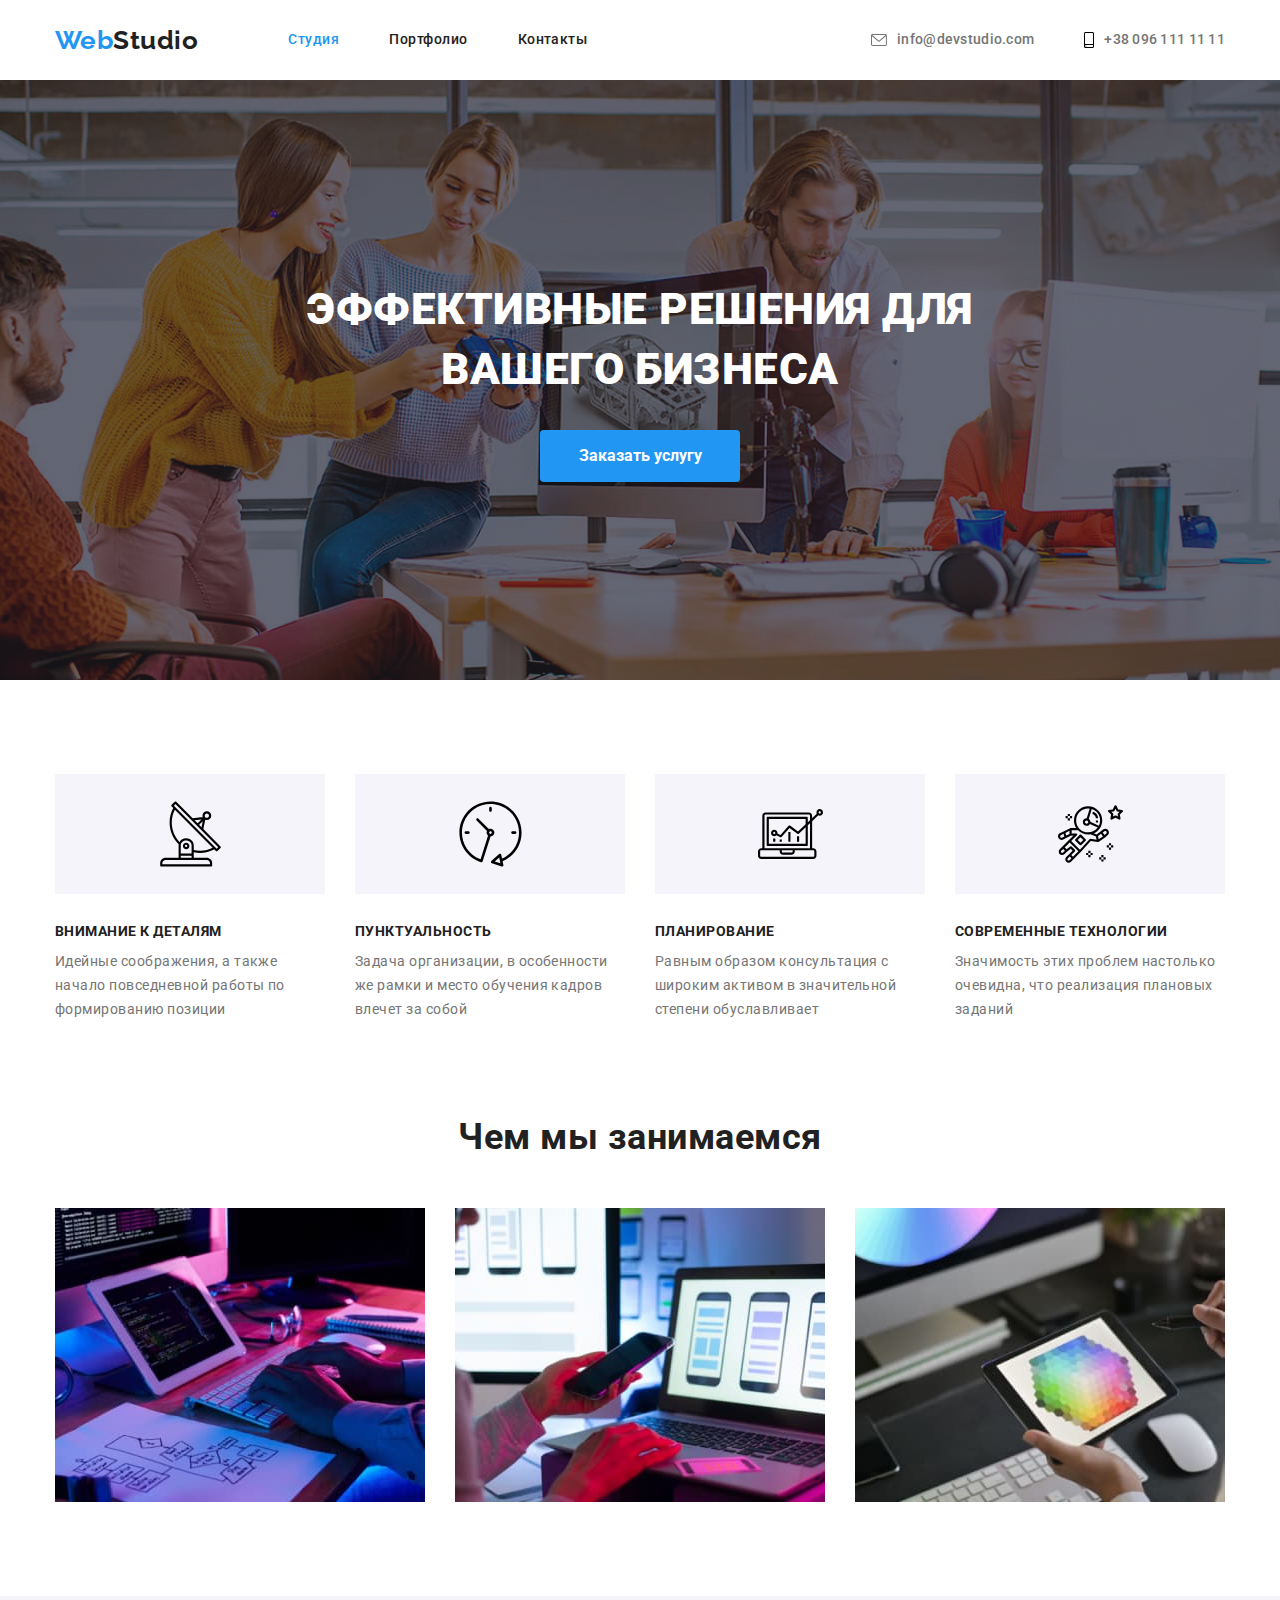
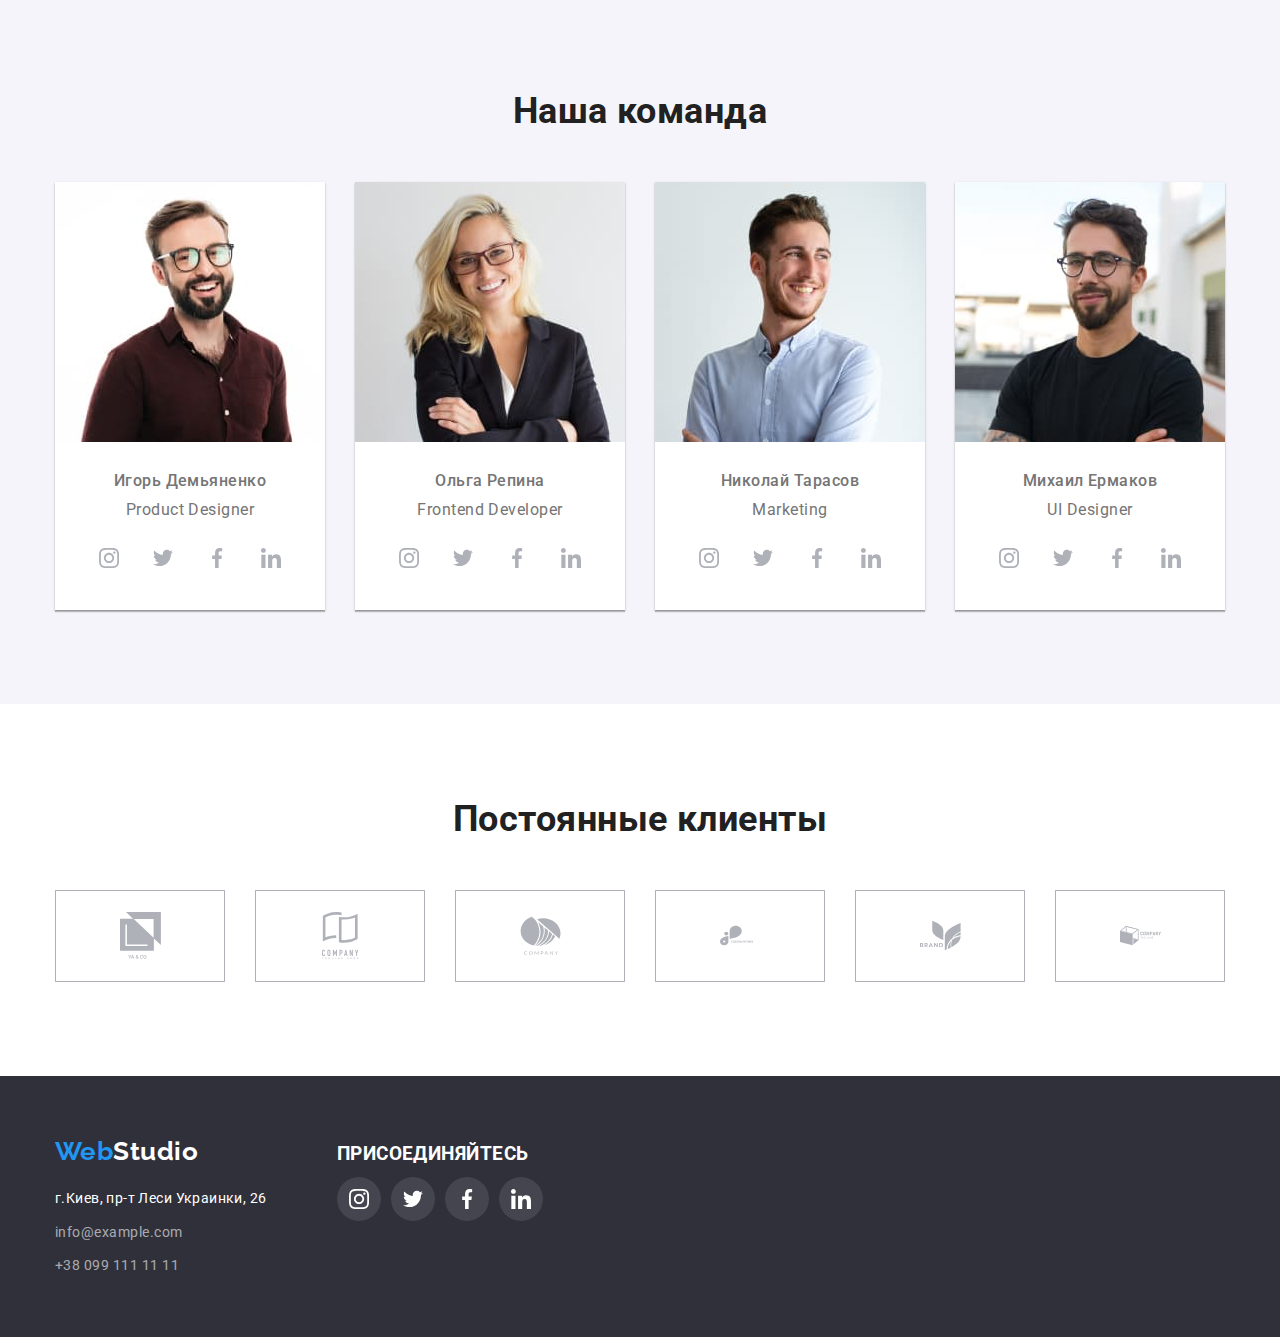
==== index.html @ 66d0132d "добавлены папки" ====
<!DOCTYPE html>
<html lang="ru">
    <head>
        <meta charset="UTF-8" />
        <meta http-equiv="X-UA-Compatible" content="IE=edge">
        <meta name="viewport" content="width=device-width, initial-scale=1.0">
        <title>Document</title>
        <link rel="preconnect" href="https://fonts.googleapis.com">
        <link rel="preconnect" href="https://fonts.gstatic.com" crossorigin>
        <link href="https://fonts.googleapis.com/css2?family=Raleway:wght@700&family=Roboto:wght@400;500;700;900&display=swap"
            rel="stylesheet">
        <link rel="stylesheet" href="https://cdnjs.cloudflare.com/ajax/libs/modern-normalize/1.1.0/modern-normalize.min.css">
        <link rel="stylesheet" href="./css/styles.css" />
    </head>
    <body>
        <!--шапка сайта-->
        
           
        <header class="main-nav">
            <div class="container header-container">
            <a href="/" class="logo">
                <span class="logo-web">Web</span><span class="logo-studio">Studio</span>
            </a>
            <nav>
            <ul class="site-nav list">
                <li class="item"><a href="" class="link current">Студия</a></li>
                <li class="item"><a href="./portfolio.html" class="link">Портфолио</a></li>
                <li class="item"><a href="" class="link">Контакты</a></li>
            </ul>
            </nav>
            <ul class="auth-nav list">
                

                <li class="item"><a href="mailto:info@devstudio.com" class="link">
                    <svg class="icon-envel" width="16" height="12">
                        <use href="./image/icons.svg#icon-envelope"></use>
                    </svg>info@devstudio.com</a></li>
                
                <li class="item"><a href="tel:+380961111111" class="link"><svg class="icon-phone" width="10" height="16">
                    <use href="./image/icons.svg#icon-smartphone"></use>
                </svg>+38 096 111 11 11</a></li>
            </ul>
    </div>
        </header>
        
    
       
        <!--Основная часть сайта-->
        <main>
        <!--Герой-->
            <section class="hero">
                <h1 class="hero-title">эффективные решения для вашего бизнеса</h1>
        
            <button type="button" class="button">Заказать услугу</button>
            </section>
        <!--Принципы работы-->
        <section class="section-features">
            <div class="container">
            <h2 class="visually-hidden">наши особенности</h2>
            
            <ul class="features-list list">
               
                <li class="descr">
                    <div class="feature-icons-item">
                        <svg class="feature-icons-picture" width="65" height="70">
                            <use href="./image/icons.svg#icon-Tarelka"></use>
                        </svg>

                    </div>
                    <h3 class="title">внимание к деталям</h3>
                    <p class="text">Идейные соображения, а также начало повседневной работы по формированию позиции</p>
                </li>
                <li class="descr">
                    <div class="feature-icons-item">
                        <svg class="feature-icons-picture" width="65" height="70">
                            <use href="./image/icons.svg#icon-Clock"></use>
                        </svg>
                    </div>
                    <h3 class="title">пунктуальность</h3>
                    <p class="text">Задача организации, в особенности же рамки и место обучения кадров влечет за собой</p>
                </li>
                <li class="descr">
                    <div class="feature-icons-item">
                        <svg class="feature-icons-picture" width="65" height="70">
                            <use href="./image/icons.svg#icon-monitor"></use>
                        </svg>
                    </div>
                    <h3 class="title">планирование</h3>
                    <p class="text">Равным образом консультация с широким активом в значительной степени обуславливает</p>
                </li>
                <li class="descr">
                    <div class="feature-icons-item">
                    <svg class="feature-icons-picture" width="65" height="70">
                        <use href="./image/icons.svg#icon-spaceman"></use>
                    </svg>
                    </div>
                    <h3 class="title">современные технологии</h3>
                    <p class="text">Значимость этих проблем настолько очевидна, что реализация плановых заданий</p>
                </li>
            </ul>
            </div>
            <!--Чем мы занимаемся-->
        </section>
        <section class="section-work">
            <div class="container">
            <h2 class="section-title">Чем мы занимаемся</h2>
            <ul class="work list">
                <li class="item">
                    <img src="./image/1.jpg" alt="экран разрабочика с изображением кода" width="370"/>
                </li>
                <li class="item">
                    <img src="./image/2.jpg" alt="экран разработчика с изображением интерфейса мобильного телефона" width="370"/>
                </li>
                <li class="item">
                    <img src="./image/3.jpg" alt="планшет с изображением цветовой палитры" width="370" />
                </li>
            </ul>
            </div>
        </section>
        <!--Наша команда-->
        <section class="section-team">
            <div class="container">
            <h2 class="section-title">Наша команда</h2>
            <ul class="team-list list">
                <li class="item">
                    <img src="./image/member1.jpg" alt="фото Игоря Демьяненко" width="270"/>
                    <div class="description">
                    <h3 class="member">Игорь Демьяненко</h3>
                    <p class="text">Product Designer</p>                   
                     <ul class="member-social-list list">
                         <li class="member-social-item">
                            <a href="" class="member-social-link">
                                <svg class="member-social-icon" width="20" height="20">
                                    <use href="./image/icons.svg#icon-instagram-2"></use>
                                </svg>
                            </a>
                         </li>
                        <li class="member-social-item">
                            <a href="" class="member-social-link">
                                <svg class="member-social-icon" width="20" height="20">
                                    <use href="./image/icons.svg#icon-twitter-1"></use>
                                </svg>
                            </a>
                        </li>
                        <li class="member-social-item">
                            <a href="" class="member-social-link">
                                <svg class="member-social-icon" width="20" height="20">
                                    <use href="./image/icons.svg#icon-facebook-1"></use>
                                </svg>
                            </a>
                        </li>
                        <li class="member-social-item">
                            <a href="" class="member-social-link">
                                <svg class="member-social-icon" width="20" height="20">
                                    <use href="./image/icons.svg#icon-linkedin-1"></use>
                                </svg>
                            </a>
                        </li>
                     </ul>              
                                                         
                      
                                                             
                      </div>
                </li>
                <li class="item">
                    <img src="./image/member2.jpg" alt="фото Ольги Репиной" width="270"/>
                <div class="description">
                    <h3 class="member">Ольга Репина</h3>
                    <p class="text">Frontend Developer</p>
                    <ul class="member-social-list list">
                    <li class="member-social-item">
                        <a href="" class="member-social-link">
                            <svg class="member-social-icon" width="20" height="20">
                                <use href="./image/icons.svg#icon-instagram-2"></use>
                            </svg>
                        </a>
                    </li>
                    <li class="member-social-item">
                        <a href="" class="member-social-link">
                            <svg class="member-social-icon" width="20" height="20">
                                <use href="./image/icons.svg#icon-twitter-1"></use>
                            </svg>
                        </a>
                    </li>
                    <li class="member-social-item">
                        <a href="" class="member-social-link">
                            <svg class="member-social-icon" width="20" height="20">
                                <use href="./image/icons.svg#icon-facebook-1"></use>
                            </svg>
                        </a>
                    </li>
                    <li class="member-social-item">
                        <a href="" class="member-social-link">
                            <svg class="member-social-icon" width="20" height="20">
                                <use href="./image/icons.svg#icon-linkedin-1"></use>
                            </svg>
                        </a>
                    </li>
                </ul>                  
                                          
                                      
                      
                   
                                        
                    </div>
                </li>
                <li class="item">
                    <img src="./image/member3.jpg" alt="фото Николая Тарасова" width="270"/>
                    <div class="description">
                    <h3 class="member">Николай Тарасов</h3>
                    <p class="text">Marketing</p>
                    <ul class="member-social-list list">
                        <li class="member-social-item">
                            <a href="" class="member-social-link">
                                <svg class="member-social-icon" width="20" height="20">
                                    <use href="./image/icons.svg#icon-instagram-2"></use>
                                </svg>
                            </a>
                        </li>
                        <li class="member-social-item">
                            <a href="" class="member-social-link">
                                <svg class="member-social-icon" width="20" height="20">
                                    <use href="./image/icons.svg#icon-twitter-1"></use>
                                </svg>
                            </a>
                        </li>
                        <li class="member-social-item">
                            <a href="" class="member-social-link">
                                <svg class="member-social-icon" width="20" height="20">
                                    <use href="./image/icons.svg#icon-facebook-1"></use>
                                </svg>
                            </a>
                        </li>
                        <li class="member-social-item">
                        <a href="" class="member-social-link">
                            <svg class="member-social-icon" width="20" height="20">
                                <use href="./image/icons.svg#icon-linkedin-1"></use>
                            </svg>
                        </a>
                        </li>
                    </ul>                                     
                                      
                      
                                       
                      
                    
                    </div>
                </li>
                <li class="item">
                    <img src="./image/member4.jpg" alt="фото Михаила Ермакова" width="270"/>
                    <div class="description">
                    <h3 class="member">Михаил Ермаков</h3>
                    <p class="text">UI Designer</p>
                    <ul class="member-social-list list">
                        <li class="member-social-item">
                            <a href="" class="member-social-link">
                                <svg class="member-social-icon" width="20" height="20"><use href="./image/icons.svg#icon-instagram-2"></use></svg>
                            </a>
                        </li>
                        <li class="member-social-item">
                            <a href="" class="member-social-link">
                                <svg class="member-social-icon" width="20" height="20">
                                    <use href="./image/icons.svg#icon-twitter-1"></use>
                                </svg>
                                </a>
                        </li>
                        <li class="member-social-item">
                            <a href="" class="member-social-link">
                                <svg class="member-social-icon" width="20" height="20">
                                    <use href="./image/icons.svg#icon-facebook-1"></use>
                                </svg>
                            </a>
                        </li>
                        <li class="member-social-item">
                            <a href="" class="member-social-link">
                                <svg class="member-social-icon" width="20" height="20">
                                    <use href="./image/icons.svg#icon-linkedin-1"></use>
                                </svg>
                            </a>
                        </li>
                    </ul>
                    </div>
                </li>
            </ul>
            </div>

        </section>
        <!-- Постоянные клиенты -->
        <section class="section-client">
            <div class="container">
                <h2 class="section-title">Постоянные клиенты</h2>
                <ul class="client-list list">
                    <li class="client-item">
                        <a href="" class="client-link">
                            <svg class="client-icon" width="41" height="47">
                                <use href="./image/icons.svg#icon-YACO">
                            </use>
                            </svg>
                        </a>
                    </li>
                    <li class="client-item">
                        <a href="" class="client-link">
                            <svg class="client-icon" width="41" height="47">
                                <use href="./image/icons.svg#icon-tagline">
                                </use>
                            </svg>
                        </a>
                    </li>
                    <li class="client-item">
                        <a href="" class="client-link">
                            <svg class="client-icon" width="41" height="47">
                                <use href="./image/icons.svg#icon-company">
                                </use>
                            </svg>
                        </a>
                    </li>
                    <li class="client-item">
                        <a href="" class="client-link">
                            <svg class="client-icon" width="41" height="47">
                                <use href="./image/icons.svg#icon-foster">
                                </use>
                            </svg>
                        </a>
                    </li>
                    <li class="client-item">
                        <a href="" class="client-link">
                            <svg class="client-icon" width="41" height="47">
                                <use href="./image/icons.svg#icon-brand">
                                </use>
                            </svg>
                        </a>
                    </li>
                    <li class="client-item">
                        <a href="" class="client-link">
                            <svg class="client-icon" width="41" height="47">
                                <use href="./image/icons.svg#icon-tagline2">
                                </use>
                            </svg>
                        </a>
                    </li>
                </ul>

            </div>

        </section>
        </main>
        <!--Футер-->
        
        <footer>
           
         <div class="container footer_container">
           <div class="footer-name">
        <a href="/" class="logo-foot">
            <span class="logo-web">Web</span><span class="logo-studio-white">Studio</span></a>
                   
                     
        <address class="addres">
            г.Киев, пр-т Леси Украинки, 26
        </address> 
        <ul class="auth-footer list">
            <li class="contact"><a href="mailto:info@example.com" class="link">info@example.com</a></li>
            <li class="contact"><a href="tel:+380991111111" class="link">+38 099 111 11 11</a></li>
        </ul>
        </div>
        <div class="footer-networks">
            <h3 class="title-footer">Присоединяйтесь</h3>
           <ul class="footer-list list">
               <li class="footer-item">
                   <a href="" class="footer-link">
                       <svg class="footer-icon" width="20" height="20">
                           <use href="./image/icons.svg#icon-instagram-2"></use>
                       </svg>
                   </a>
               </li>
            <li class="footer-item">
                <a href="" class="footer-link">
                    <svg class="footer-icon" width="20" height="20">
                        <use href="./image/icons.svg#icon-twitter-1"></use>
                    </svg>
                </a>
            </li>
            <li class="footer-item">
                <a href="" class="footer-link">
                    <svg class="footer-icon" width="20" height="20">
                        <use href="./image/icons.svg#icon-facebook-1"></use>
                    </svg>
                </a>
            </li>
            <li class="footer-item">
                <a href="" class="footer-link">
                    <svg class="footer-icon" width="20" height="20">
                        <use href="./image/icons.svg#icon-linkedin-1"></use>
                    </svg>
                </a>
            </li>
            </ul>
</div>    
            
      
        </div>
    
        </footer>
      
    </body>
</html>
---- css/styles.css ----
/*цвет основного текста #212121*/
/*цвет вторичного текста #757575*/
/*цвет текста героя #FFFFFF*/
/*акцент #2196F3*/
/*белый #FFFFFF*/
/*цвет в подвале rgba(255, 255, 255, 0.6);8/
/*background верхней линии #FFFFFF*/
/*background шапки и подвала #2F303A*/
/*background наши особенности #E5E5E5*/
/*background наша команда #F5F4FA*/
:root {
  --primare-text-color: #757575;
  --title-text-color: #212121;
  --accent-color: #2196f3;
  --primare-white-color: #ffffff;
}

body {
  background-color: var(--primare-white-color);
  color: var(--primare-text-color);
  font-family: Roboto, sans-serif;
  letter-spacing: 00.03em;
}
.list {
  list-style: none;
  padding: 0;
  margin: 0;
}
p,
h1,
h2,
h3,
h4,
h5,
h6 {
  margin: 0;
}
ul {
  margin: 0;
  padding: 0;
}
.visually-hidden {
  position: absolute;
  white-space: nowrap;
  width: 1px;
  height: 1px;
  overflow: hidden;
  border: 0;
  padding: 0;
  clip: rect(0 0 0 0);
  clip-path: inset(50%);
  margin: -1px;
}
img {
  display: block;
  max-width: 100%;
  height: auto;
}
.container {
  margin-left: auto;
  margin-right: auto;
  /* background-color: teal; */
  width: 1200px;
  padding-right: 15px;
  padding-left: 15px;
  /* margin-bottom: 94px; */
}
.header-container {
  display: flex;
  align-items: center;
}
.main-nav {
  display: flex;
  align-items: center;
}
.site-nav {
  display: flex;
  align-items: center;
  /* margin-left: 93px; */
}
/* .site-nav .item {
  margin-right: 50px;}*/

.site-nav .item:not(:last-child) {
  margin-right: 50px;
}
/* Лого */
.logo {
  font-family: Raleway, sans-serif;
  font-weight: 700;
  font-size: 26px;
  line-height: 1.19;
  text-decoration: none;
  margin-right: 90px;
  /* margin-bottom: 25px; */
}

.logo-web {
  color: var(--accent-color);
  /* margin-bottom: 30px; */
}
.logo-studio {
  color: var(--title-text-color);
}
.logo-studio-white {
  color: #ffffff;
}

/* Site nav */
.site-nav .link {
  display: block;
  color: var(--title-text-color);
  font-family: Roboto;
  font-weight: 500;
  font-size: 14px;
  line-height: 1.14;
  text-decoration: none;
  padding-top: 32px;
  padding-bottom: 32px;
}
.site-nav .link:hover,
.site-nav .link:focus {
  color: var(--accent-color);
}
.site-nav .link.current {
  color: var(--accent-color);
}

.auth-nav {
  display: flex;
  margin-left: auto;
}
.auth-nav {
  display: flex;
}

.auth-nav .link {
  color: #757575;
  text-decoration: none;
  font-weight: 500;
  letter-spacing: 0.02em;
  font-size: 14px;
  line-height: 1.14;
  display: flex;
  align-items: center;
}
.auth-nav .item + .item {
  margin-left: 50px;
}
.auth-nav .item:not(:last-child) {
  margin-right: 50 px;
}

.auth-nav .link:hover,
.auth-nav .link:focus {
  color: var(--accent-color);
}
.icon-envel {
  fill: #757575;
  margin-right: 10px;
}
.icon-phone {
  margin-right: 10px;
}
.link:hover .icon-envel,
.link:focus .icon-envel {
  fill: var(--accent-color);
}
.link:hover .icon-phone,
.link:focus .icon-phone {
  fill: var(--accent-color);
}
.icon-phone:hover,
.icon-phone:focus {
  fill: var(--accent-color);
}
.auth-icon {
  margin-right: 10px;
}

/* background-repeat: no-repeat;
  background-size: contain;
  background-position: center;
  margin-right: 10px; */

/* Hero */
.hero {
  background-color: #2f303a;
  text-align: center;
  padding-top: 200px;
  padding-bottom: 200px;
  max-width: 1600px;
  height: 600px;
  background-image: linear-gradient(to right, rgba(47, 48, 58, 0.4), rgba(47, 48, 58, 0.4)),
    url(../image/fon.jpg);
  background-size: cover;
  background-repeat: no-repeat;
  background-position: center;
}
.hero-title {
  color: #ffffff;
  font-weight: 900;
  font-size: 44px;
  line-height: 1.36;

  text-transform: uppercase;
  margin-bottom: 30px;
  width: 696px;
  margin-left: auto;
  margin-right: auto;
}
/* Section */
.section-title {
  color: var(--title-text-color);
  font-weight: 700;
  font-size: 36px;
  line-height: 1.17;
  text-align: center;
  margin-top: 0;
  margin-bottom: 50px;
}
.section-features {
  padding-top: 94px;
  /* padding-bottom: 0; */
}
/*Features-list*/

.features-list {
  display: flex;
  /* margin-bottom: 94px;
  margin-left: 30px; */
}

.features-list .title {
  color: var(--title-text-color);
  font-weight: 700;
  font-size: 14px;
  line-height: 1.14;
  text-transform: uppercase;
  margin-top: 0;
  margin-bottom: 10px;
}
.features-list p {
  margin-top: 0;
  margin-bottom: 0;
  /* width: calc((100%-90px)/4); */
}
.features-list .text {
  font-size: 14px;
  line-height: 1.71;
  color: var(--primare-text-color);
}
.features-list .descr {
  width: 270px;
}
.features-list .descr:not(:last-child) {
  margin-right: 30px;
}
.feature-icons-list {
  display: flex;
  justify-content: center;
  border-radius: 4px;
  margin-bottom: 30px;
}
.feature-icons-list .feature-icons-item:not(:last-child) {
  margin-right: 30px;
}
.feature-icons-item {
  display: flex;
  background-color: #f5f4fa;
  height: 120px;
  align-items: center;
  justify-content: center;
  margin-bottom: 30px;
}

.work {
  display: flex;
  /* margin-bottom: 94px; */
}
.section-work {
  padding-bottom: 94px;
  padding-top: 94px;
}
.work .item {
  /* width: calc((100%-60px)/3); */
  width: 370px;
}
.work .item:not(:last-child) {
  margin-right: 30px;
}
/* Button */
.button {
  color: #ffffff;
  background-color: var(--accent-color);
  font-weight: 700;
  font-size: 16px;
  line-height: 1.87;
  cursor: pointer;
  font-family: inherit;

  border-radius: 4px;
  padding: 10px 32px;
  min-width: 200px;
  text-align: center;
  border: 1px solid transparent;
}
.button-portfolio {
  cursor: pointer;
  font-family: inherit;
  font-style: normal;
  font-weight: 500;
  font-size: 16px;
  line-height: 1.63;
  text-align: center;
  letter-spacing: 0.03em;
  border: 1px solid transparent;
  border-radius: 4px;
  padding: 6px 22px;
}
.button-portfolio:hover,
.button-portfolio:focus {
  color: var(--primare-white-color);
  background-color: var(--accent-color);

  box-shadow: 0px 3px 1px rgba(0, 0, 0, 0.1), 0px 1px 2px rgba(0, 0, 0, 0.08),
    0px 2px 2px rgba(0, 0, 0, 0.12);
}

/* Our team */
.section-team {
  background-color: #f5f4fa;
  padding-top: 94px;
  padding-bottom: 94px;
}
.team-list {
  display: flex;
  /* padding-top: 94px;
  padding-bottom: 94px; */
}
.team-list .member {
  font-weight: 500;
  font-size: 16px;
  line-height: 1.18;
  text-align: center;
  margin-bottom: 10px;
}
.team-list .text {
  font-weight: 400;
  font-size: 16px;
  line-height: 1.18;
  text-align: center;
  color: #757575;
  margin-bottom: 16px;
}
.team-list .item {
  /* padding-top: 186px;
  padding-bottom: 94px; */
  width: 270px;
  background: #ffffff;
  box-shadow: 0px 1px 3px rgba(0, 0, 0, 0.12), 0px 1px 1px rgba(0, 0, 0, 0.14),
    0px 2px 1px rgba(0, 0, 0, 0.2);
}
.team-list .item:not(:last-child) {
  margin-right: 30px;
}
.description {
  padding-top: 30px;
  padding-bottom: 30px;
}
.member-social-list {
  display: flex;
  justify-content: center;
}
.member-social-link {
  width: 44px;
  height: 44px;
  /* background-color: red; */
  border-radius: 50%;
  display: flex;
  align-items: center;
  justify-content: center;
}
.member-social-link:hover,
.member-social-link:focus {
  background-color: var(--accent-color);
}
.member-social-icon {
  fill: #afb1b8;
}
.member-social-link:hover .member-social-icon,
.member-social-link:focus .member-social-icon {
  fill: #ffffff;
}

/* .member-social-icon:hover,
.member-social-icon:focus {
  fill: #ffffff; */

.member-social-item + .member-social-item {
  margin-left: 10px;
}
/* постоянные клиенты */
.section-client {
  padding-bottom: 94px;
  padding-top: 94px;
}
.client-list {
  display: flex;
  justify-content: center;
}
.client-item {
  display: flex;
  width: 170px;
  height: 92px;

  background-color: #ffffff;
}
.client-link {
  display: flex;
  align-items: center;
  justify-content: center;
  width: 100%;
  height: 100%;
  border: 1px solid #afb1b8;
}
.client-icon {
  fill: #afb1b8;
}
.client-icon:hover,
.client-icon:focus {
  fill: var(--accent-color);
}

.client-list .client-item:not(:last-child) {
  margin-right: 30px;
}
.client-link:hover,
.client-link:focus {
  border-color: 4 px solid var(--accent-color);
}
.client-link:hover .client-icon,
.client-link:focus .client-icon {
  border-color: 4px solid var(--accent-color);
  fill: var(--accent-color);
}

/* Футер */
footer {
  background-color: #2f303a;
  padding-bottom: 60px;
  padding-top: 60px;
  display: flex;
}
.footer_container {
  display: flex;
  align-items: baseline;
  /* justify-content: flex-start; */
}
.footer-list {
  display: flex;
  justify-content: center;
  align-items: center;
  align-content: center;
  /* min-width: 206px;
  margin-left: 70px; */
  margin-top: 12px;
}

.logo-foot {
  display: block;
  margin-bottom: 20px;
  font-family: Raleway, sans-serif;
  font-weight: 700;
  font-size: 26px;
  line-height: 1.19;
  text-decoration: none;
}
.auth-footer .link {
  color: rgba(255, 255, 255, 0.6);

  font-weight: 400;
  font-size: 14px;
  line-height: 24px;
  text-decoration: none;
}
.auth-footer .link:hover,
.auth-footer .link:focus {
  color: var(--accent-color);
}
.addres {
  color: var(--primare-white-color);
  font-weight: 400;
  font-size: 14px;
  line-height: 1.71;
  letter-spacing: 0.03em;
  font-style: normal;
  margin-bottom: 9px;
}
.auth-footer .contact:not(:last-child) {
  margin-bottom: 9px;
}
.title-footer {
  color: #ffffff;
  text-transform: uppercase;
}
.footer-icon {
  fill: #ffffff;
}
.footer-list {
  display: flex;
  justify-content: center;
}
.footer-item {
  width: 44px;
  height: 44px;
}
.footer-link {
  display: flex;
  justify-content: center;
  align-items: center;
  border-radius: 50%;
  background-color: rgba(255, 255, 255, 0.1);
  width: 100%;
  height: 100%;
}
.footer-list {
  display: flex;
  justify-content: center;
  /* padding: 0;
  margin: 0; */
}

.footer-list .footer-item:not(:last-child) {
  margin-right: 10px;
}
.footer-name {
  display: block;
  margin-right: 70px;
}
.footer-networks {
  display: block;
  justify-content: center;
  align-items: center;
  align-content: center;
}
.footer-item .footer-link:hover,
.footer-item .footer-link:focus {
  background-color: var(--accent-color);
}
.footer-link:hover .footer-icon,
.footer-link:focus .footer-icon {
  fill: #ffffff;
}

/* Портфолио */

/* .project-list .title {
color: var(--title-text-color);
font-weight: 700;
font-size: 18px;
line-height: 2.0;
text-decoration: none;
} */
.section-portfolio {
  padding-top: 94px;
  /* margin-top: 94px; */
  padding-bottom: 94px;
}
.filtrs {
  display: flex;
  justify-content: center;

  /* background-color: green; */

  margin-bottom: 50px;
}
.filtrs .filtrs-btn:not(:last-child) {
  margin-right: 8px;
}

.project-list .text {
  color: #757575;
  font-weight: 400;
  font-size: 16px;
  line-height: 1.88;
  text-decoration: none;
}
.project-list .title {
  color: #212121;
  font-weight: 700;
  font-size: 18px;
  line-height: 2;
  text-decoration: none;
  margin-bottom: 4px;
}
.project-list {
  display: flex;
  flex-wrap: wrap;
  margin: -15px;

  /* background-color: chocolate; */
  /* margin-bottom: 94px; */
}
.element {
  /* width: calc((100%-60px) / 3); */
  /* margin-right: 30px; */
  margin: 15px;
  width: 370px;
  cursor: pointer;
  /* background-color: chartreuse; */
}
.element .element-descr {
  padding-left: 24px;
  padding-right: 24px;
  padding-top: 20px;
  padding-bottom: 20px;
  border-bottom: 1px solid #eeeeee;
  border-left: 1px solid #eeeeee;
  border-right: 1px solid #eeeeee;
}
/* .element:hover,
.element:focus {
  box-shadow: 0px 1px 1px rgba(0, 0, 0, 0.12), 0px 4px 4px rgba(0, 0, 0, 0.06),
    1px 4px 6px rgba(0, 0, 0, 0.16);
} */

.cards {
  text-decoration: none;
  display: block;
}
.cards:hover,
.cards:focus {
  box-shadow: 0px 1px 1px rgba(0, 0, 0, 0.12), 0px 4px 4px rgba(0, 0, 0, 0.06),
    1px 4px 6px rgba(0, 0, 0, 0.16);
}

/* .element:nth-child(3n) {
  margin-right: 0; */

/* .element:nth-last-child(-n + 3) {
  margin-bottom: 0;
} */
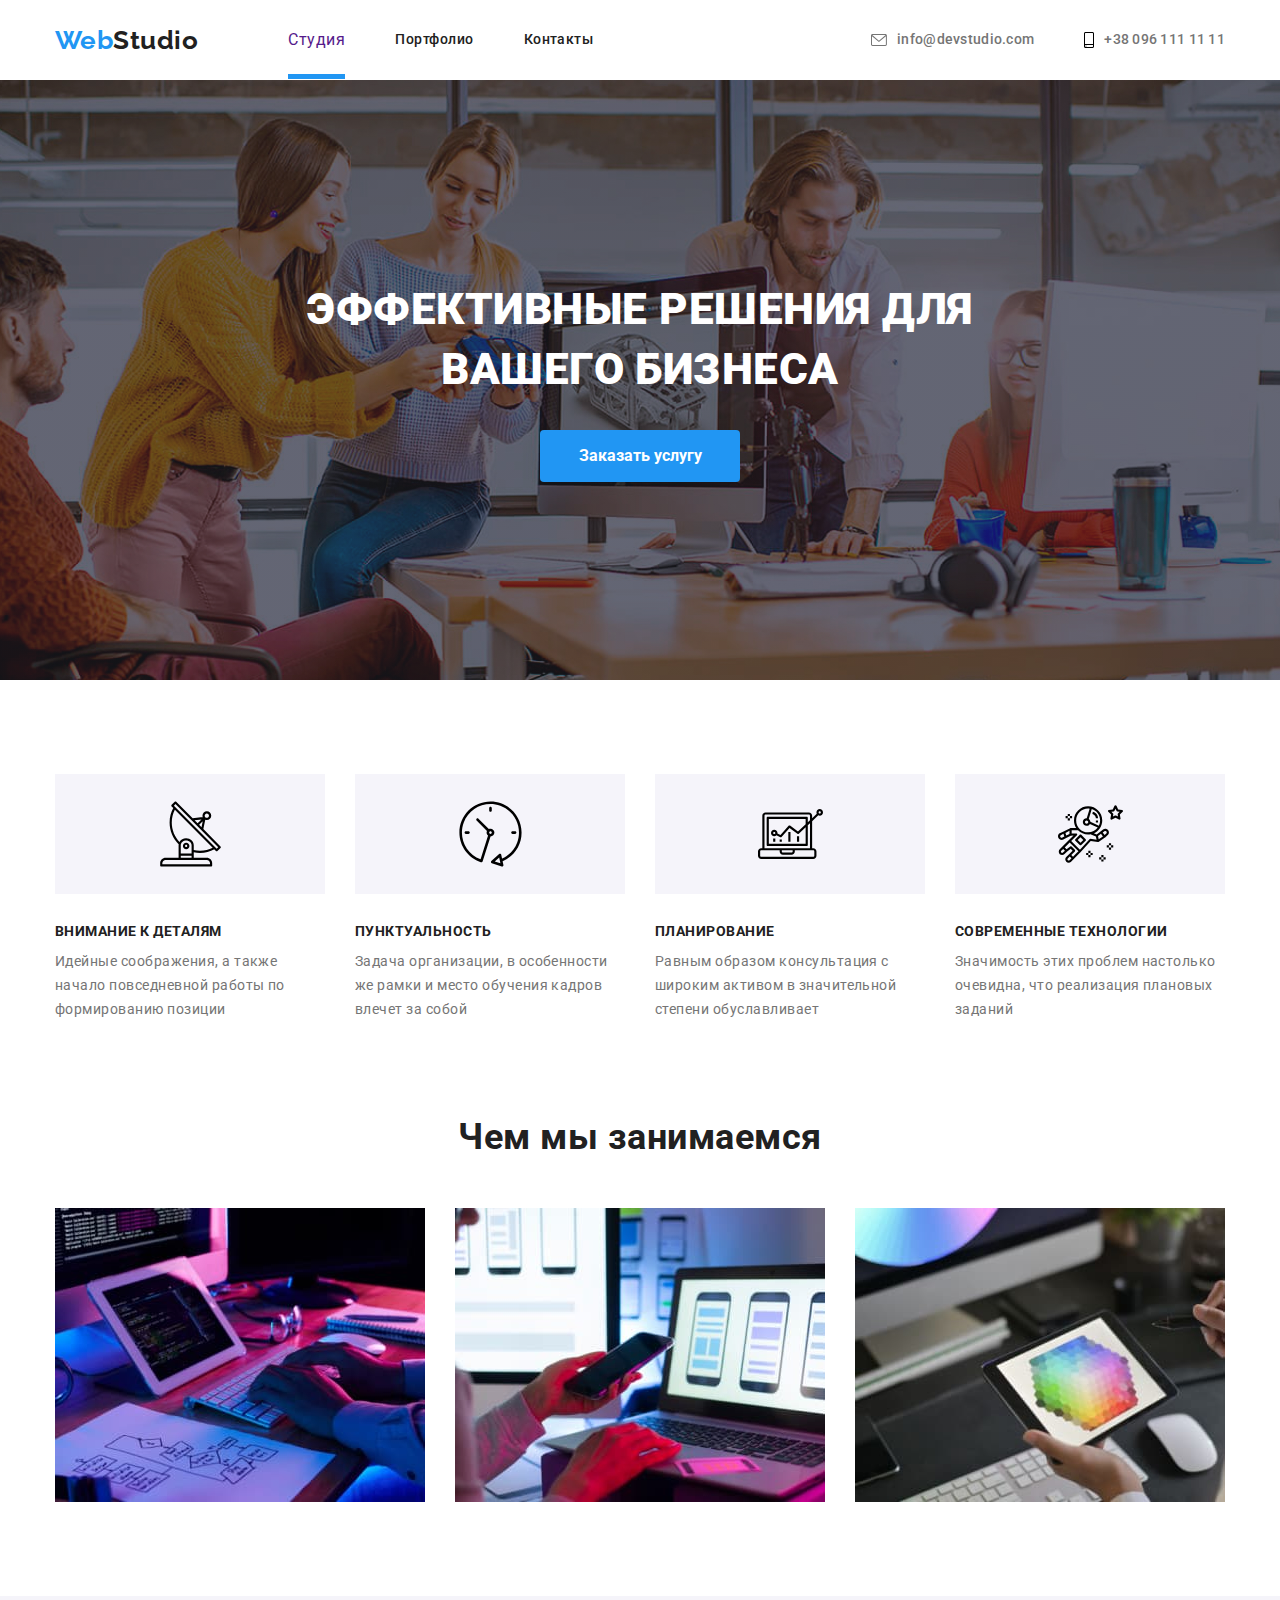
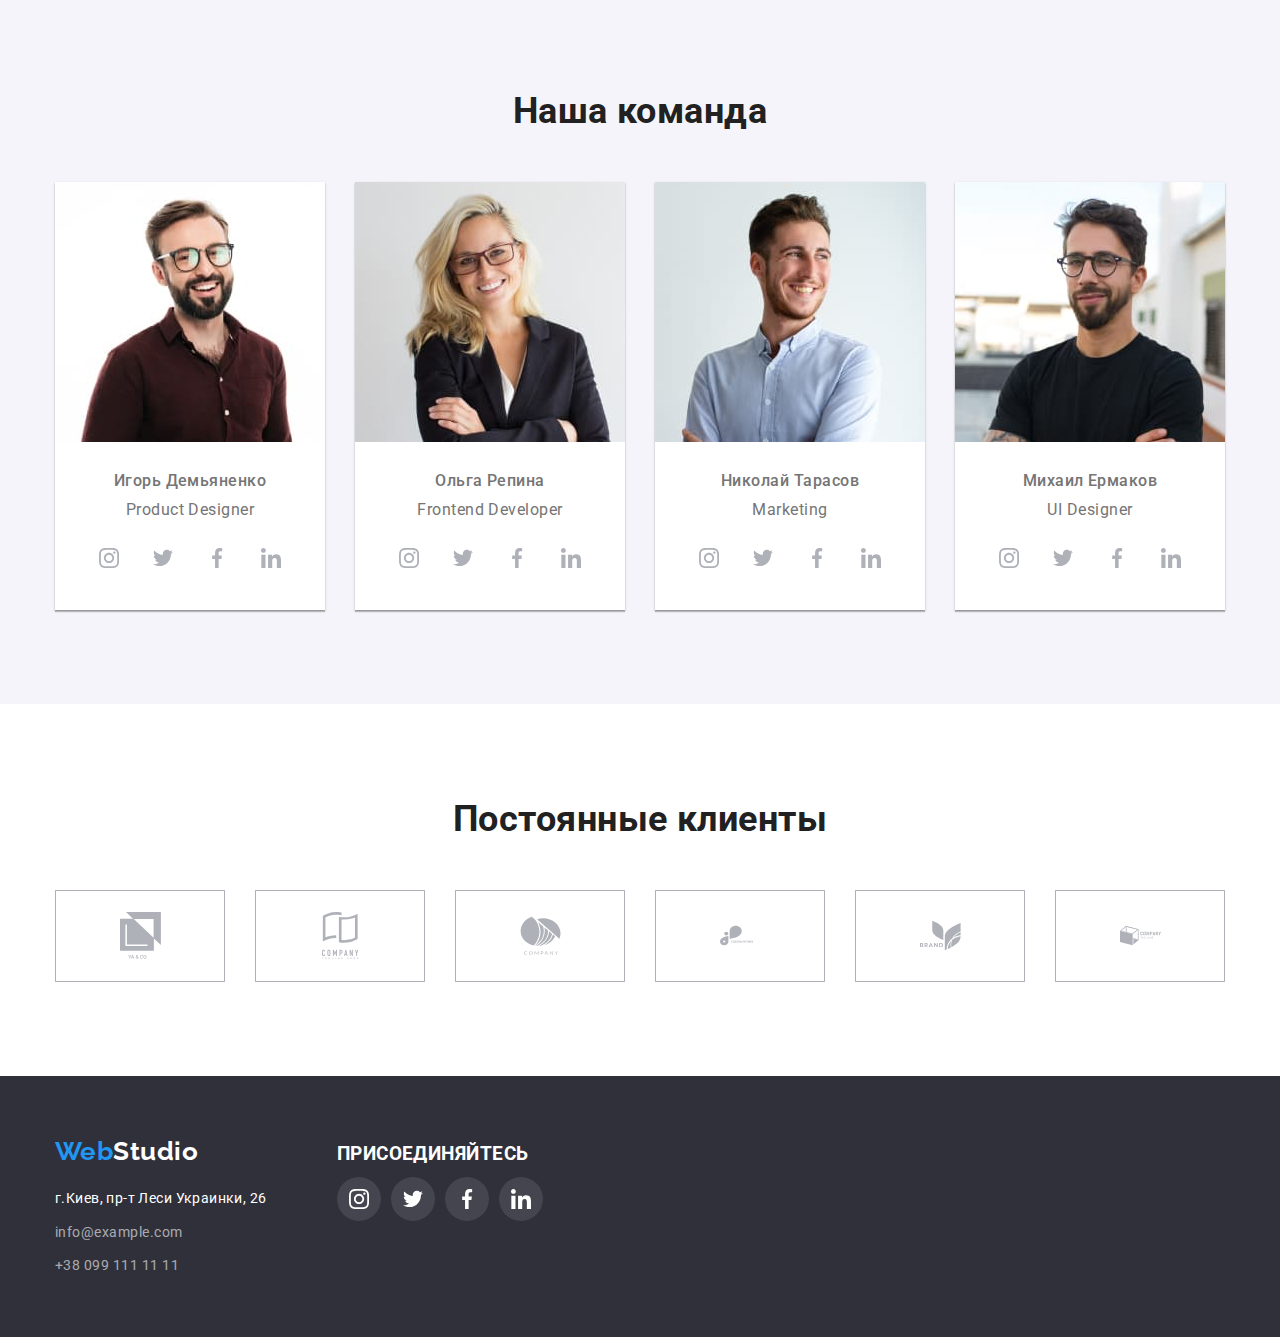
==== commit 5eccc8dd: "добавление подчеркивания в навигации на активной странице" ====
--- a/index.html
+++ b/index.html
@@ -23,7 +23,7 @@
             </a>
             <nav>
             <ul class="site-nav list">
-                <li class="item"><a href="" class="link current">Студия</a></li>
+                <li class="item"><a href="" class="link-nav current">Студия</a></li>
                 <li class="item"><a href="./portfolio.html" class="link">Портфолио</a></li>
                 <li class="item"><a href="" class="link">Контакты</a></li>
             </ul>
--- a/css/styles.css
+++ b/css/styles.css
@@ -122,8 +122,27 @@
 .site-nav .link:focus {
   color: var(--accent-color);
 }
+.site-nav .link-nav:hover,
+.site-nav .link-nav:focus {
+  color: var(--accent-color);
+}
 .site-nav .link.current {
   color: var(--accent-color);
+}
+.link-nav::after {
+  content: '';
+  position: absolute;
+  left: 0;
+  bottom: 0;
+  display: block;
+  width: 100%;
+  height: 5px;
+  background-color: var(--accent-color);
+}
+.link-nav {
+  position: relative;
+  text-decoration: none;
+  padding-bottom: 30px;
 }
 
 .auth-nav {
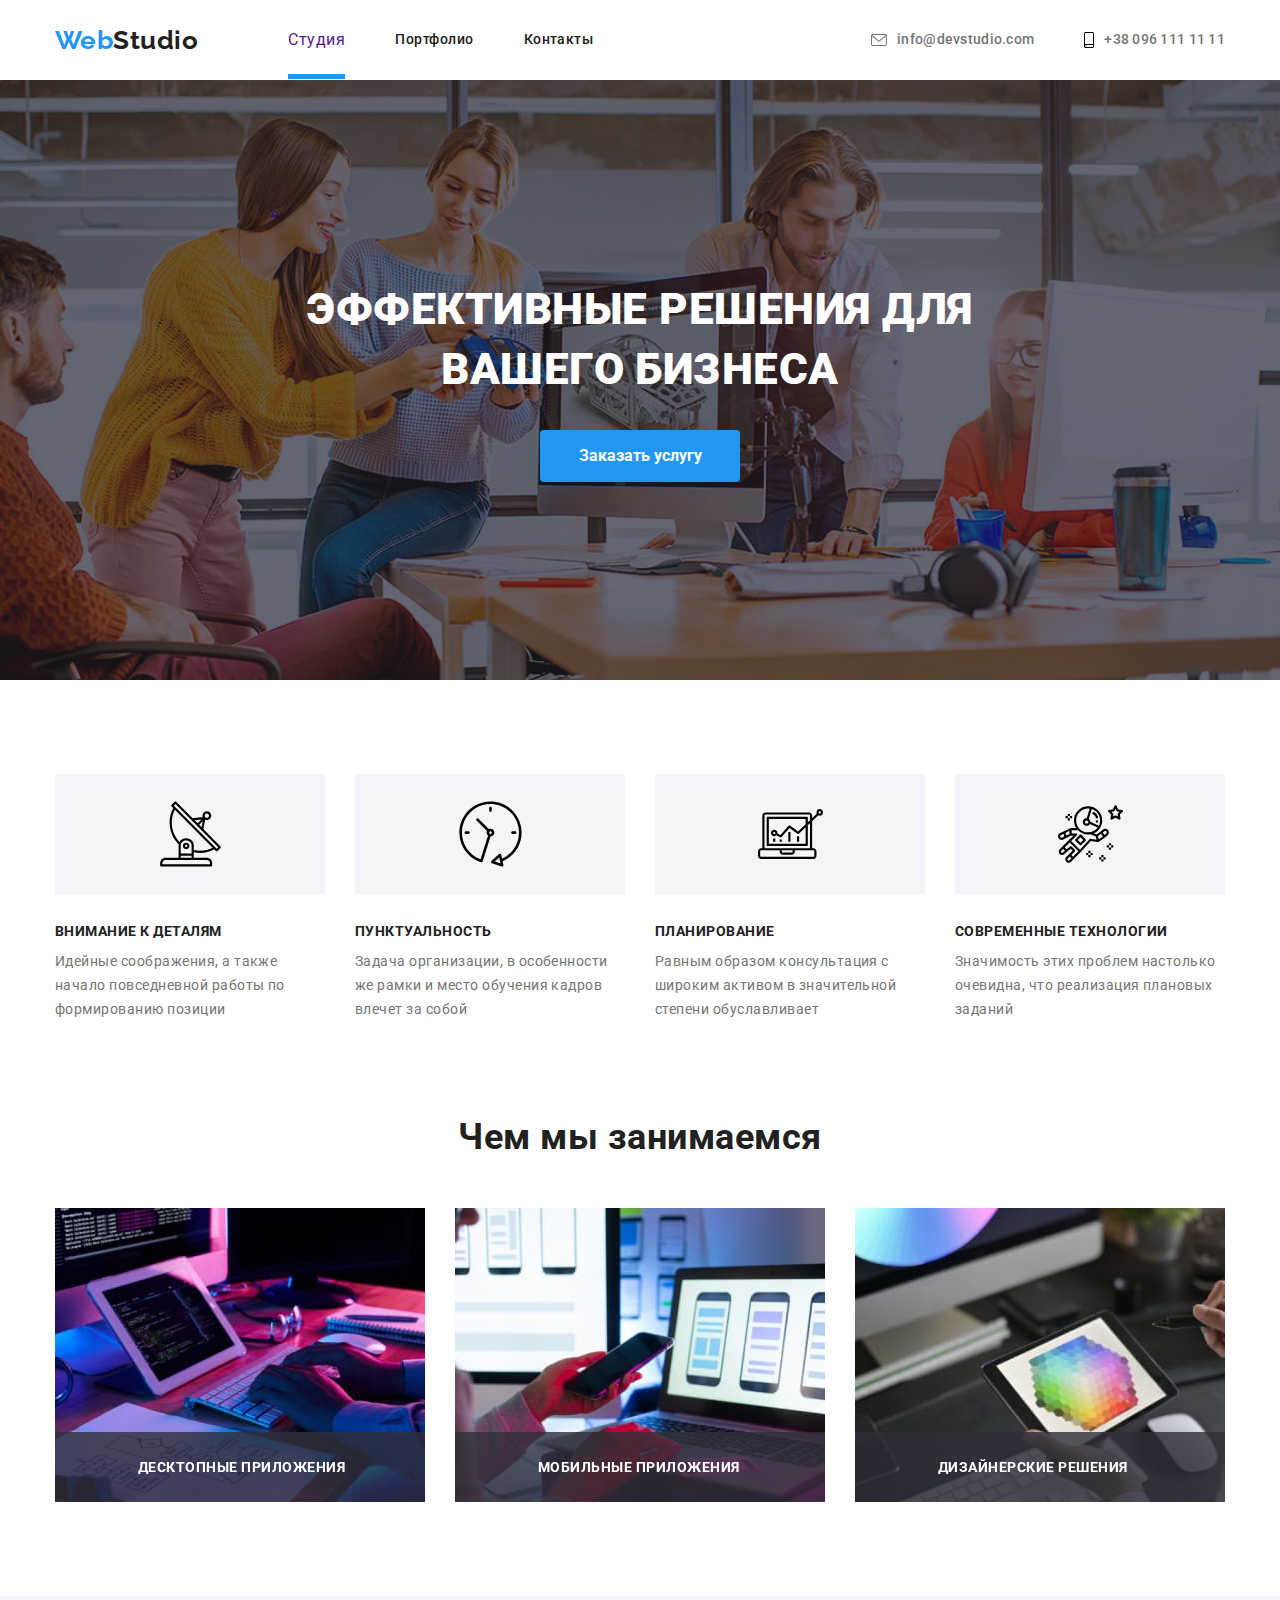
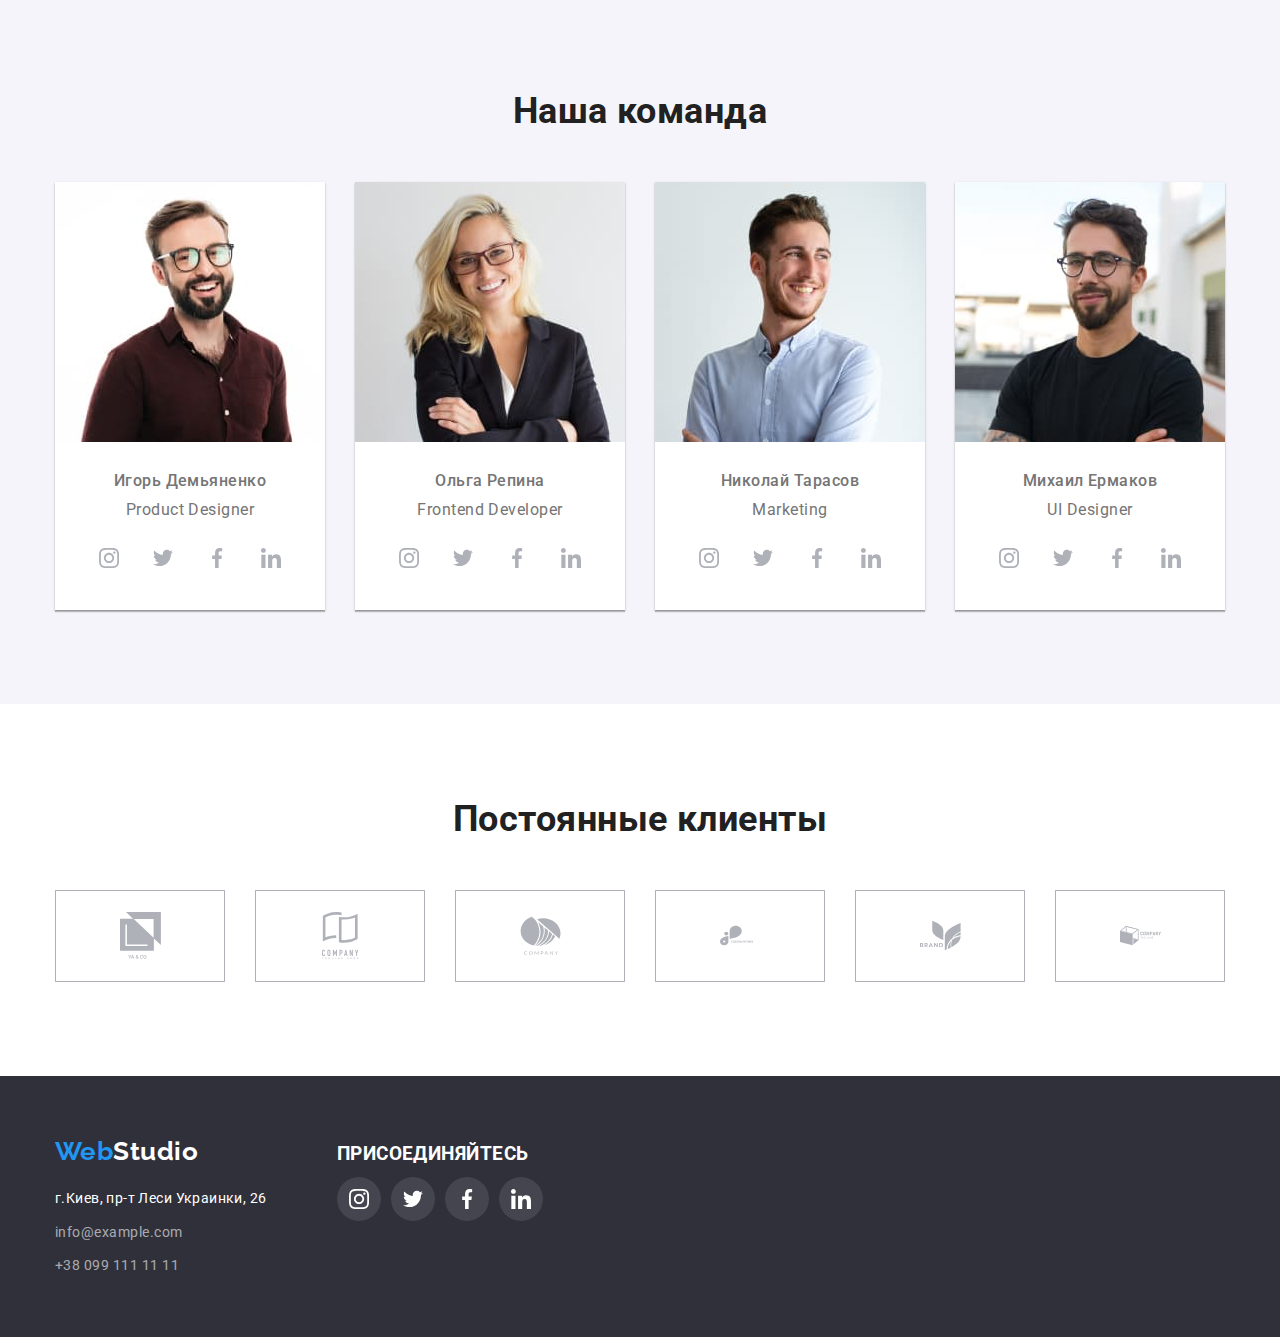
==== commit 845f276e: "текст с фоном спозиционирован поверх изображения" ====
--- a/index.html
+++ b/index.html
@@ -51,8 +51,15 @@
             <section class="hero">
                 <h1 class="hero-title">эффективные решения для вашего бизнеса</h1>
         
-            <button type="button" class="button">Заказать услугу</button>
+            <button type="button" class="button" data-modal-open>Заказать услугу</button>
             </section>
+            <div class="backdrop is-hidden" data-modal>
+                <div class="modal">
+                    
+                    <button data-modal-close>Закрыть</button>
+                </div>
+
+            </div>
         <!--Принципы работы-->
         <section class="section-features">
             <div class="container">
@@ -105,14 +112,26 @@
             <div class="container">
             <h2 class="section-title">Чем мы занимаемся</h2>
             <ul class="work list">
+                
                 <li class="item">
                     <img src="./image/1.jpg" alt="экран разрабочика с изображением кода" width="370"/>
-                </li>
+                    <div class="item-name">
+                    <h3 class="title-item-name">Десктопные приложения</h3>
+                </div>
+                </li>
+                
+                
                 <li class="item">
                     <img src="./image/2.jpg" alt="экран разработчика с изображением интерфейса мобильного телефона" width="370"/>
+                    <div class="item-name">
+                        <h3 class="title-item-name">Мобильные приложения</h3>
+                    </div>
                 </li>
                 <li class="item">
                     <img src="./image/3.jpg" alt="планшет с изображением цветовой палитры" width="370" />
+                    <div class="item-name">
+                        <h3 class="title-item-name">Дизайнерские решения</h3>
+                    </div>
                 </li>
             </ul>
             </div>
@@ -400,6 +419,6 @@
         </div>
     
         </footer>
-      
+    <script src="./js/modal.js"></script>
     </body>
 </html>--- a/css/styles.css
+++ b/css/styles.css
@@ -228,6 +228,38 @@
   margin-left: auto;
   margin-right: auto;
 }
+.backdrop {
+  position: fixed;
+  top: 0;
+  left: 0;
+  width: 100%;
+  height: 100%;
+  background-color: rgba(0, 0, 0, 0.2);
+
+  opacity: 1;
+  transition: opacity 250ms cubic-bezier(0.4, 0, 0.2, 1);
+}
+.backdrop.is-hidden {
+  opacity: 0;
+  pointer-events: none;
+}
+.backdrop.is-hidden .modal {
+  transform: translate(-50%, -50%) scale(0.9);
+}
+.modal {
+  position: absolute;
+  top: 50%;
+  left: 50%;
+
+  min-width: 528px;
+  min-height: 581px;
+  padding-left: 500px;
+
+  background-color: #fff;
+  text-transform: uppercase;
+  transform: translate(-50%, -50%) scale(1);
+  transition: transform 250ms cubic-bezier(0.4, 0, 0.2, 1);
+}
 /* Section */
 .section-title {
   color: var(--title-text-color);
@@ -304,9 +336,29 @@
 .work .item {
   /* width: calc((100%-60px)/3); */
   width: 370px;
+  position: relative;
 }
 .work .item:not(:last-child) {
   margin-right: 30px;
+}
+.item-name {
+  /* position: absolute; */
+  background-color: rgba(47, 48, 58, 0.8);
+  width: 100%;
+  height: 70px;
+  color: #fff;
+  text-transform: uppercase;
+  position: absolute;
+  bottom: 0;
+}
+.title-item-name {
+  color: #ffffff;
+  font-weight: 700;
+  font-size: 14px;
+  line-height: 1.17;
+  text-transform: uppercase;
+  padding-top: 27px;
+  padding-left: 83px;
 }
 /* Button */
 .button {
